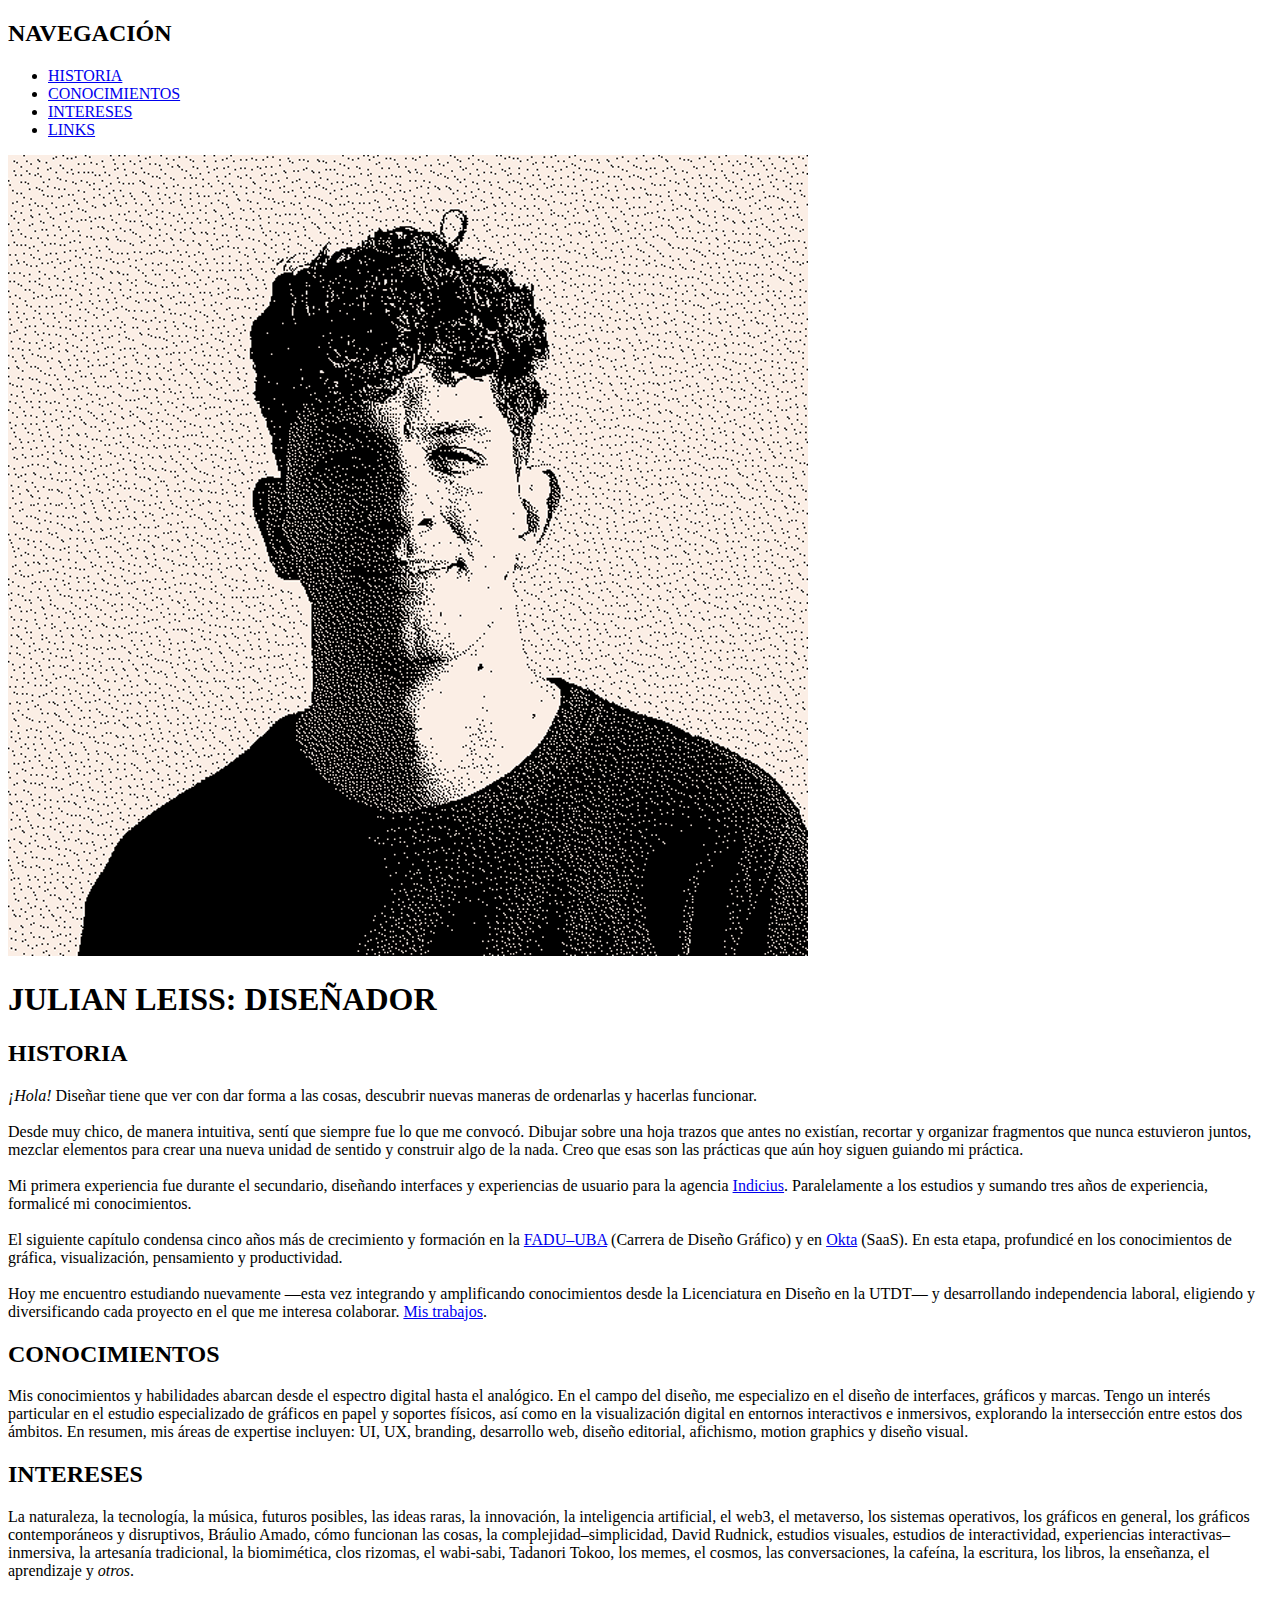
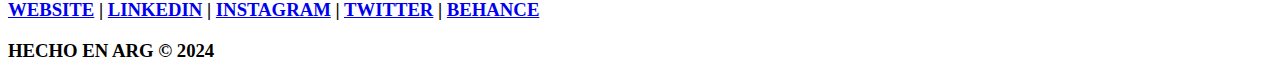
==== index.html @ 84578cba "Add files via upload" ====
<!DOCTYPE html>
<html lang="en">
<head>
    <meta charset="UTF-8">
    <meta name="viewport" content="width=device-width, initial-scale=1.0">
    <title>JULIAN LEISS: PORTFOLIO</title>
    <link rel="stylesheet" href="css/estilos.css">
</head>

<body>
    <div class="contenedor">
        <header>
            <h2>NAVEGACIÓN</h2>
            <ul>
                <li><a href="#miHistoria">HISTORIA</a></li>
                <li><a href="#misConocimientos">CONOCIMIENTOS</a></li>
                <li><a href="#misIntereses">INTERESES</a></li>
                <li><a href="#misLinks">LINKS</a></li>
            </ul>
        </header>
        <main>
            <img src="images/foto.png" alt="Foto de Julian Leiss" class="imagen-redonda">
            <h1>JULIAN LEISS: DISEÑADOR</h1>
            <section id="miHistoria">
                <h2>HISTORIA</h2>
                <p><em>¡Hola!</em> Diseñar tiene que ver con dar forma a las cosas, descubrir nuevas maneras de ordenarlas y hacerlas funcionar.<br><br>
                Desde muy chico, de manera intuitiva, sentí que siempre fue lo que me convocó. Dibujar sobre una hoja trazos que antes no existían, recortar y organizar fragmentos que nunca estuvieron juntos, mezclar elementos para crear una nueva unidad de sentido y construir algo de la nada. Creo que esas son las prácticas que aún hoy siguen guiando mi práctica. <br><br>
                Mi primera experiencia fue durante el secundario, diseñando interfaces y experiencias de usuario para la agencia <a href="https://indicius.com/" target="_blank" rel="noopener noreferrer">Indicius</a>. Paralelamente a los estudios y sumando tres años de experiencia, formalicé mi conocimientos.<br><br>
                El siguiente capítulo condensa cinco años más de crecimiento y formación en la <a href="https://www.fadu.uba.ar/" target="_blank" rel="noopener noreferrer">FADU–UBA</a> (Carrera de Diseño Gráfico) y en <a href="https://www.okta.com/" target="_blank" rel="noopener noreferrer">Okta</a> (SaaS). En esta etapa, profundicé en los conocimientos de gráfica, visualización, pensamiento y productividad.<br><br>
                Hoy me encuentro estudiando nuevamente —esta vez integrando y amplificando conocimientos desde la Licenciatura en Diseño en la UTDT— y desarrollando independencia laboral, eligiendo y diversificando cada proyecto en el que me interesa colaborar. <a href="https://leiss.site/works" target="_blank" rel="noopener noreferrer">Mis trabajos</a>.</p>
            </section>            
            
            <section id="misConocimientos">
                <h2>CONOCIMIENTOS</h2>
                <p>Mis conocimientos y habilidades abarcan desde el espectro digital hasta el analógico. En el campo del diseño, me especializo en el diseño de interfaces, gráficos y marcas. Tengo un interés particular en el estudio especializado de gráficos en papel y soportes físicos, así como en la visualización digital en entornos interactivos e inmersivos, explorando la intersección entre estos dos ámbitos. En resumen, mis áreas de expertise incluyen: UI, UX, branding, desarrollo web, diseño editorial, afichismo, motion graphics y diseño visual.</p>
            </section>
            <section id="misIntereses">
                <h2>INTERESES</h2>
                <p2>La naturaleza, la tecnología, la música, futuros posibles, las ideas raras, la innovación, la inteligencia artificial, el web3, el metaverso, los sistemas operativos, los gráficos en general, los gráficos contemporáneos y disruptivos, Bráulio Amado, cómo funcionan las cosas, la complejidad–simplicidad, David Rudnick,  estudios visuales, estudios de interactividad, experiencias interactivas–inmersiva,   la artesanía tradicional, la biomimética, clos rizomas, el wabi-sabi, Tadanori Tokoo, los memes, el cosmos, las conversaciones, la cafeína, la escritura, los libros, la enseñanza, el aprendizaje y <em>otros</em>.</p2>
            </section>
        </main>
        </div>
        <footer>
            <nav>
            <section id="misLinks">
                <h3>
                <a href="https://leiss.site/" target="_blank">WEBSITE</a> | 
                <a href="https://www.linkedin.com/in/julianleiss/" target="_blank">LINKEDIN</a> | 
                <a href="https://www.instagram.com/julianleiss/" target="_blank">INSTAGRAM</a> | 
                <a href="https://twitter.com/julianleiss" target="_blank">TWITTER</a> | 
                <a href="https://www.behance.net/leiss" target="_blank">BEHANCE</a>
                </h3>
            </section>
        </nav>
            <h3>HECHO EN ARG © 2024</h3>
        </footer>
</body>
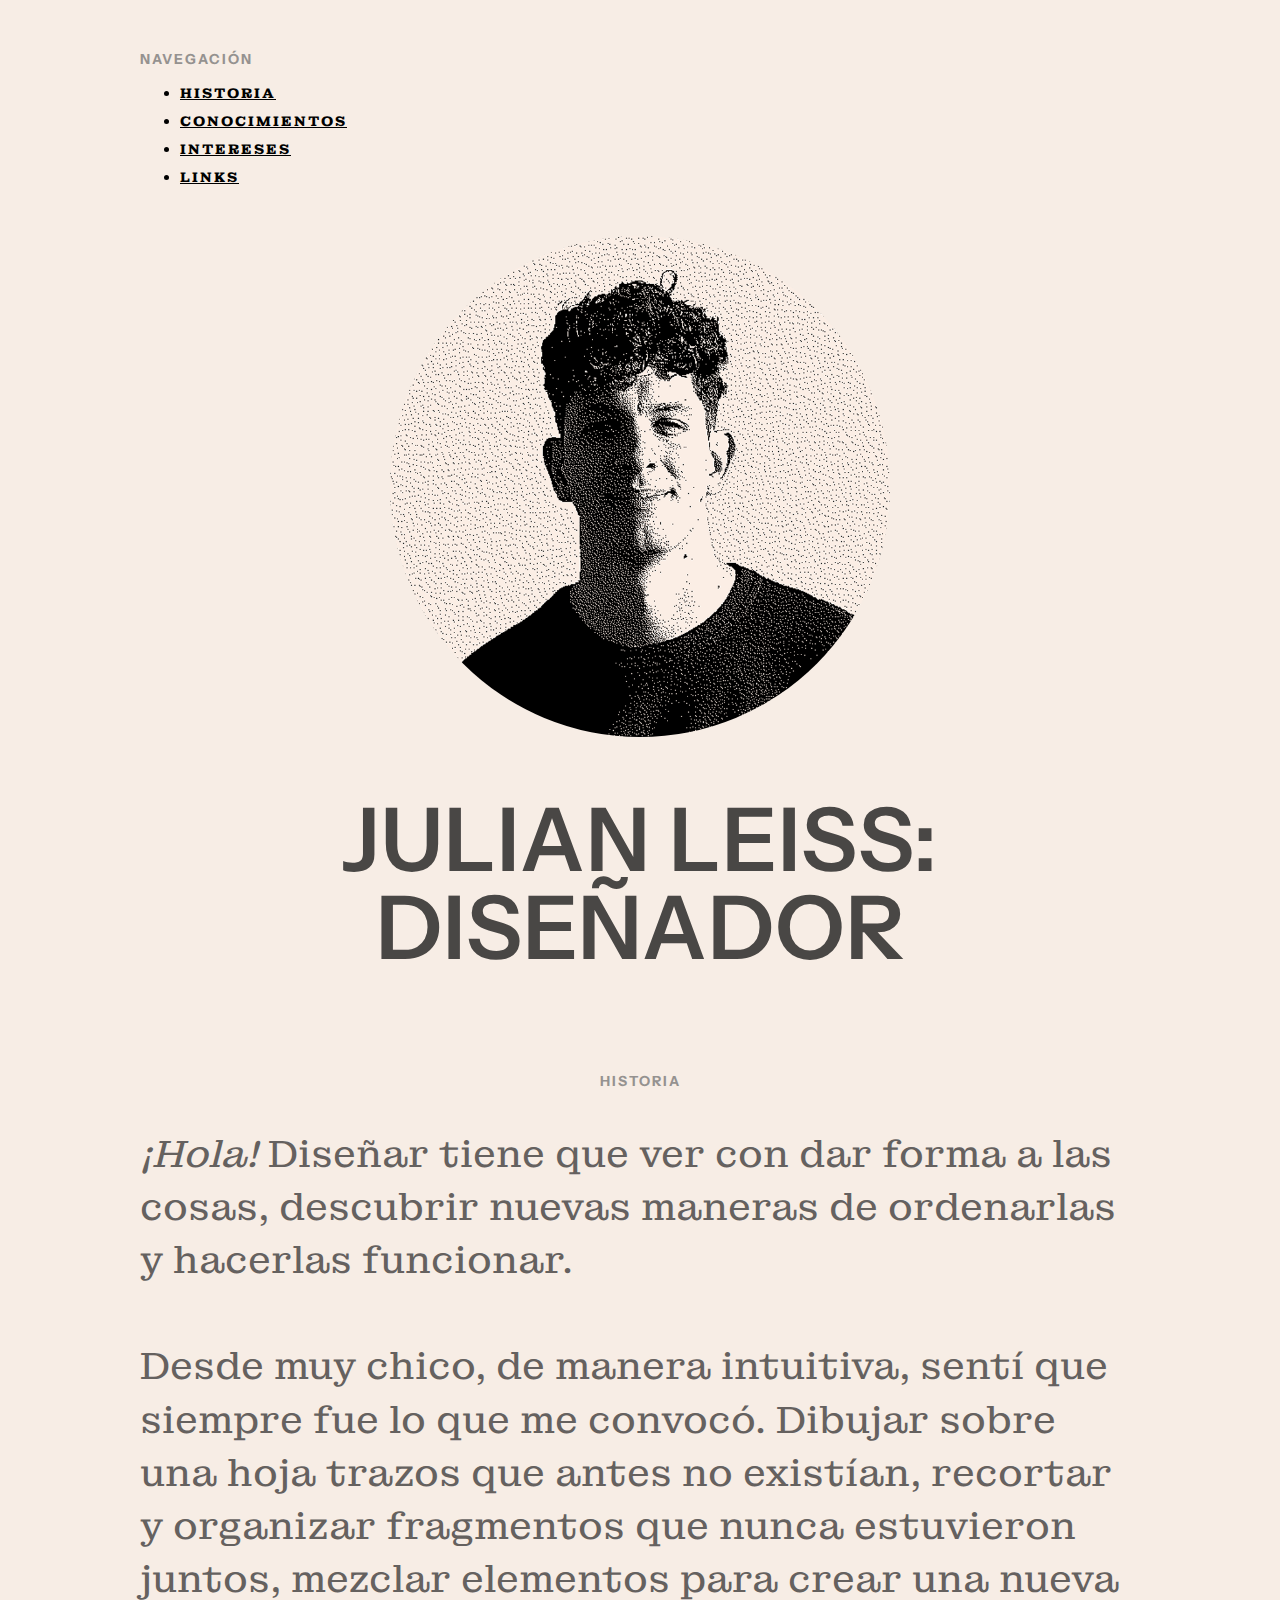
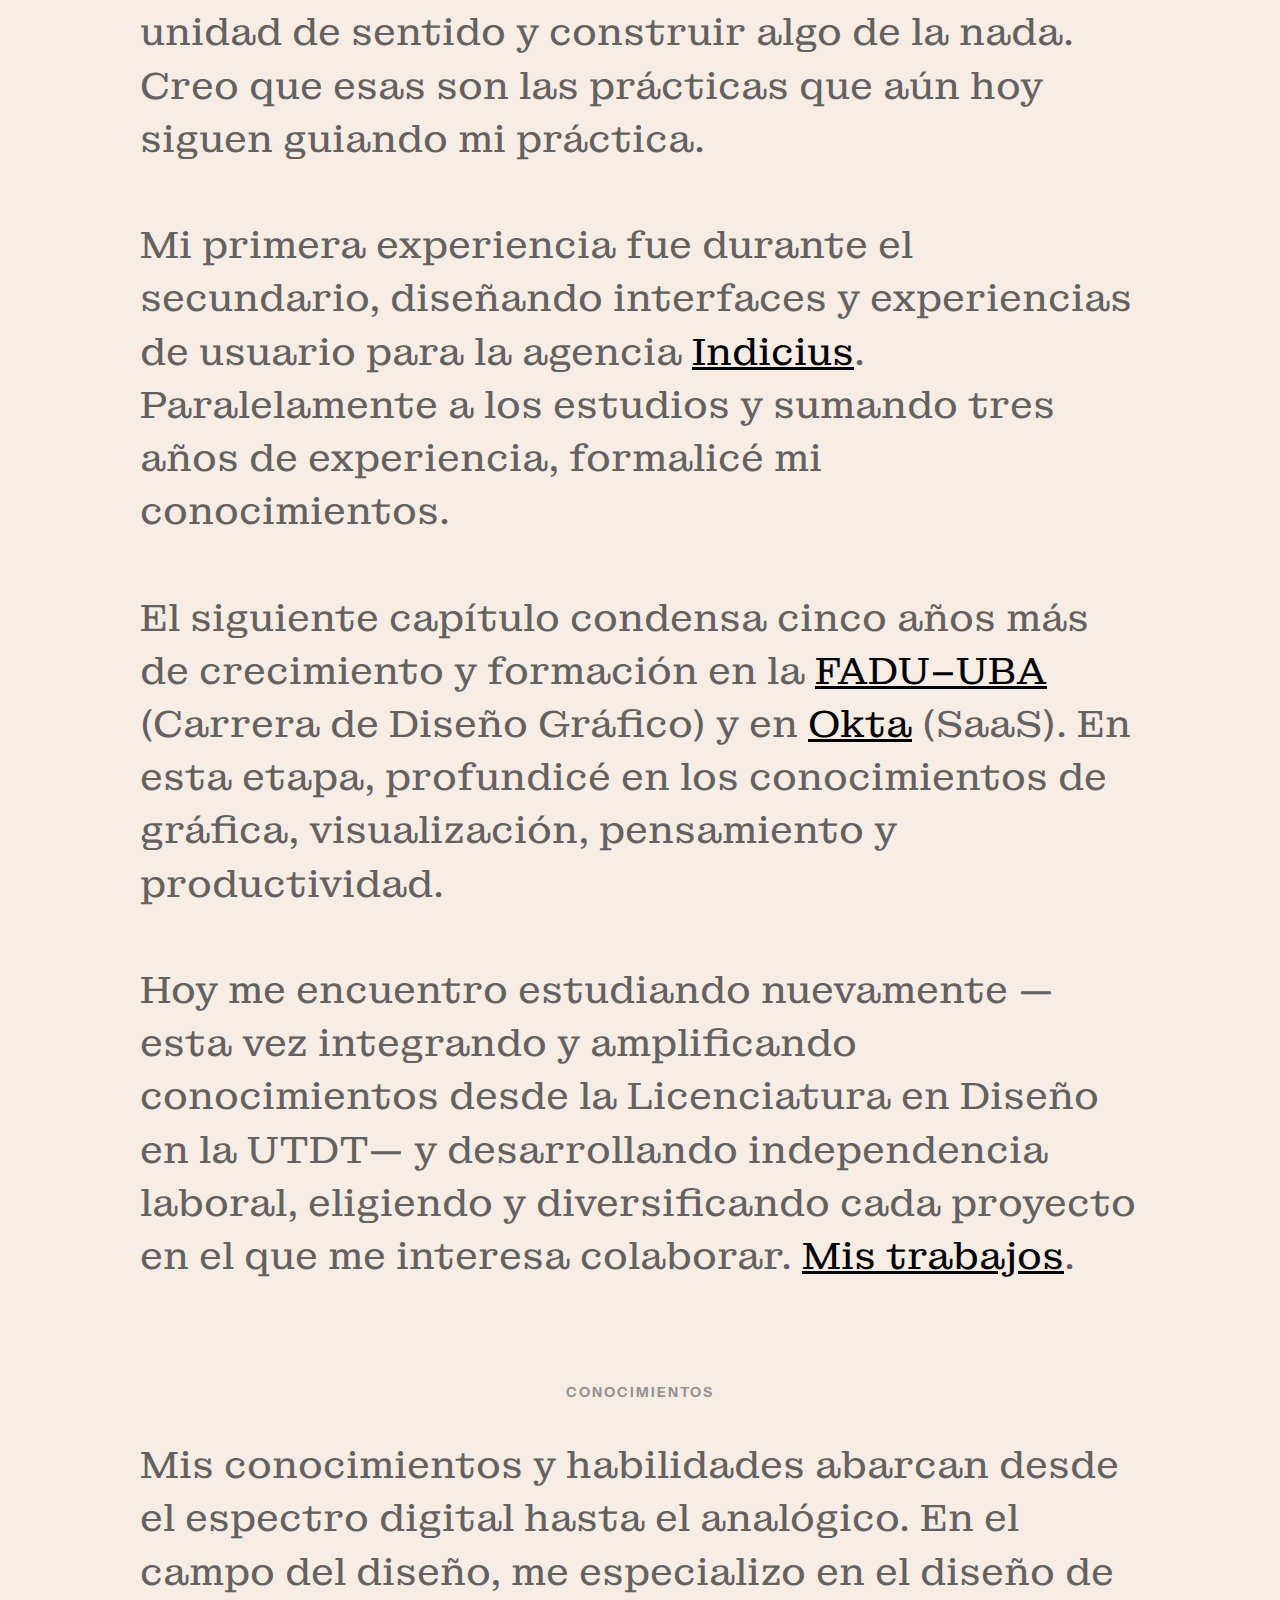
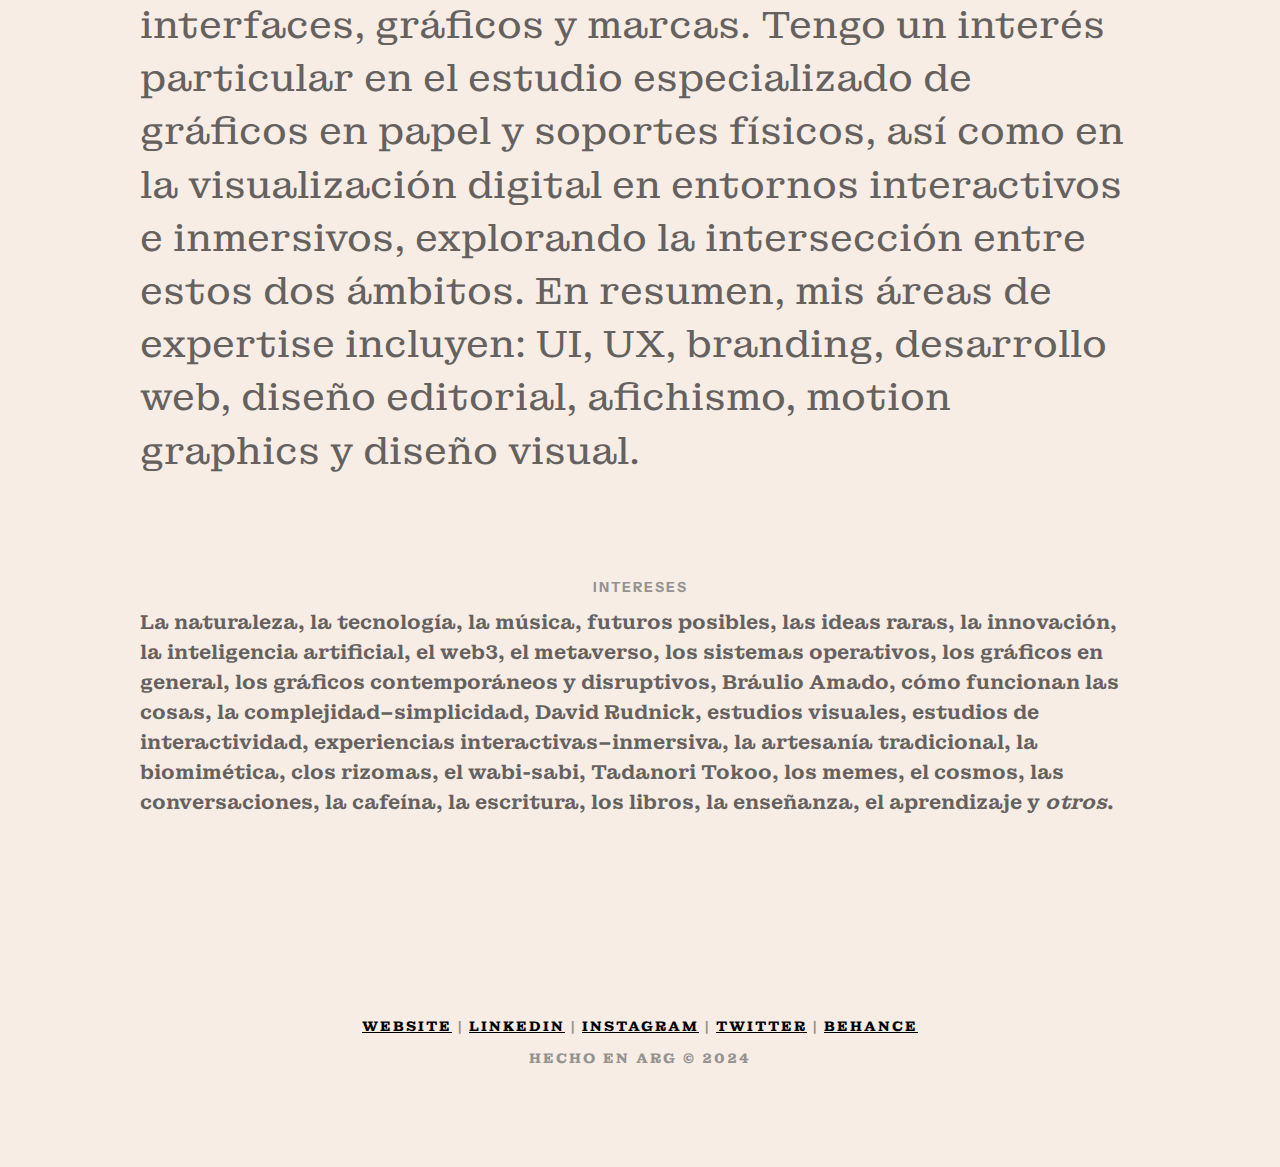
==== commit 7ef897bc: "Update index.html" ====
--- a/index.html
+++ b/index.html
@@ -4,7 +4,7 @@
     <meta charset="UTF-8">
     <meta name="viewport" content="width=device-width, initial-scale=1.0">
     <title>JULIAN LEISS: PORTFOLIO</title>
-    <link rel="stylesheet" href="css/estilos.css">
+    <link rel="stylesheet" href="CSS/estilos.css">
 </head>
 
 <body>
--- a/CSS/estilos.css
+++ b/CSS/estilos.css
@@ -0,0 +1,104 @@
+@import url('https://fonts.googleapis.com/css2?family=Instrument+Sans:ital,wght@0,100..900;1,100..900&display=swap');
+@import url('https://fonts.googleapis.com/css2?family=Montagu+Slab:opsz,wght@16..144,100..700&display=swap');
+
+body {
+    background-color: #F7EDE5;
+}
+
+h1 {
+    font-family: "Instrument Sans", sans-serif;
+    font-size: 88px;
+    color: #494745;
+    font-weight: 600;
+    letter-spacing: 1px;
+    text-align: center;
+    line-height: 88px;
+    margin-bottom: 100px;
+}
+
+h2 {
+    font-family: "Instrument Sans", sans-serif;
+    font-size: 14px;
+    font-weight: 900;
+    letter-spacing: 2px;
+    text-align: center; 
+    color: #959290;
+}
+
+h3 {
+    font-family: 'Montagu Slab', monospace;
+    font-size: 14px;
+    font-weight: 900;
+    letter-spacing: 2px;
+    text-align: center; 
+    color: #959290;
+}
+
+p2 {
+    font-size: 20px;
+    font-weight: 400;
+    line-height: 150%;
+    text-align: center;
+    margin-bottom: 100px;
+    font-family: 'Montagu Slab', monospace;
+    font-weight: 600;
+    color: #65615F;
+}
+
+p {
+    font-size: 38px;
+    font-weight: 400;
+    line-height: 140%;
+    text-align: left;
+    margin-bottom: 100px;
+    font-family: 'Montagu Slab', monospace;
+    font-weight: 400;
+    color: #65615F;
+}
+
+a {
+    color: #000;
+    background-color: transparent;/
+}
+
+a:hover {
+    background-color: #FFF500; /* Color de fondo al pasar el cursor */
+}
+
+.contenedor {
+    width: 1000px;
+    margin: 0 auto;
+}
+
+.imagen-redonda {
+    border-radius: 50%;
+    width: 50%;
+    display: block; 
+    margin: 50px auto 0;
+}
+
+header {
+    margin-top: 50px;
+    text-align: left;
+}
+
+header h2 {
+    text-align: left; /* para que la navegación quede a la izquierda */
+}
+
+header ul li {
+    margin: 10px 0;
+    font-family: 'Montagu Slab', monospace;
+    font-size: 14px;
+    font-weight: 900;
+    letter-spacing: 2px;
+    text-align: left; 
+}
+
+footer {
+    margin-top: 200px;
+    margin-bottom: 100px;
+    text-align: center;
+}
+
+
